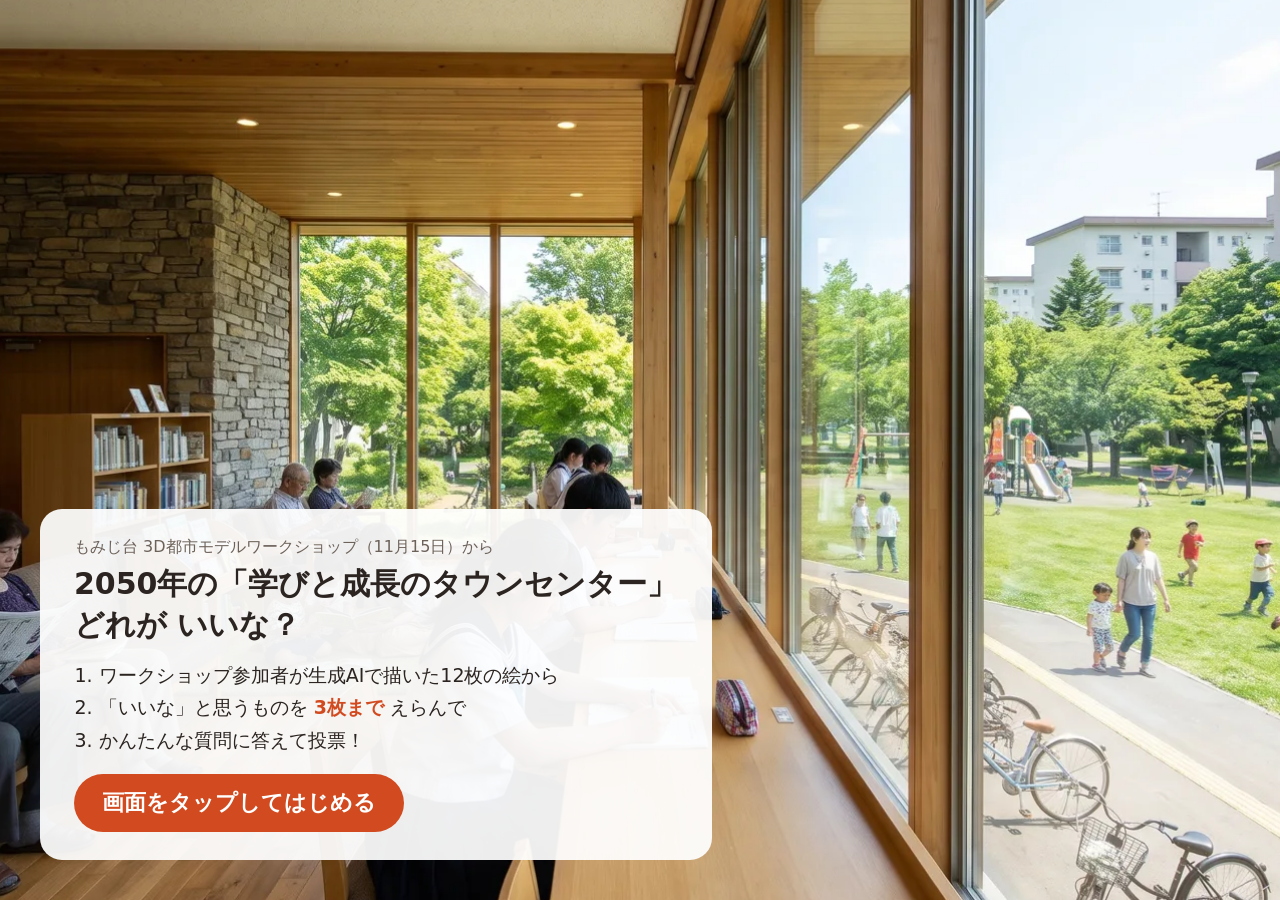
==== index.html @ 595151c6 "Add files via upload" ====
<!DOCTYPE html>
<html lang="ja">
<head>
<meta charset="utf-8">
<meta name="viewport" content="width=device-width, initial-scale=1, maximum-scale=1, user-scalable=no, viewport-fit=cover">
<meta name="apple-mobile-web-app-capable" content="yes">
<meta name="mobile-web-app-capable" content="yes">
<meta name="apple-mobile-web-app-status-bar-style" content="black-translucent">
<meta name="apple-mobile-web-app-title" content="もみじ台いいな投票">
<title>2050年のもみじ台 いいな投票</title>
<link rel="stylesheet" href="style.css">
</head>
<body>

<!-- 待受画面 -->
<section id="v-attract" class="view active" aria-label="待受画面">
  <div class="slides" id="slides"></div>
  <div class="attract-panel">
    <p class="kicker">もみじ台 3D都市モデルワークショップ（11月15日）から</p>
    <h1>2050年の「学びと成長のタウンセンター」<br>どれが いいな？</h1>
    <ol class="rules">
      <li>ワークショップ参加者が生成AIで描いた<span id="img-count"></span>枚の絵から</li>
      <li>「いいな」と思うものを <b>3枚まで</b> えらんで</li>
      <li>かんたんな質問に答えて投票！</li>
    </ol>
    <div class="start-hint">画面をタップしてはじめる</div>
  </div>
</section>

<!-- 投票画面 -->
<section id="v-vote" class="view" aria-label="投票画面">
  <header class="bar">
    <div class="bar-title" id="staff-trigger">2050年のタウンセンター、<b>どれがいいな？</b></div>
    <div class="filters" role="tablist">
      <button class="chip on" data-filter="all">すべて</button>
      <button class="chip" data-filter="A">A班</button>
      <button class="chip" data-filter="M">むじゃき班</button>
    </div>
    <button class="link-btn" data-go="about">ワークショップについて</button>
  </header>
  <div class="vote-body">
    <div class="pager-wrap">
      <div class="pager" id="pager"></div>
      <div class="dots" id="dots"></div>
    </div>
    <aside class="tray">
      <div class="tray-title">あなたの「いいな」</div>
      <div class="slots" id="slots"></div>
      <div class="tray-msg" id="tray-msg"></div>
      <button class="primary" id="to-attr" disabled>これで投票する →</button>
      <button class="ghost" data-go="attract">やめる</button>
    </aside>
  </div>
</section>

<!-- 属性入力 -->
<section id="v-attr" class="view" aria-label="あなたについて">
  <header class="bar">
    <button class="link-btn" data-go="vote">← えらびなおす</button>
    <div class="bar-title"><b>あなたについて</b>教えてください（答えたくない項目はとばしてOK）</div>
    <span></span>
  </header>
  <div class="attr-body">
    <div class="attr-picked" id="attr-picked"></div>
    <div class="attr-form">
      <div class="q"><div class="q-label">年代</div><div class="opts" data-key="age">
        <button>10代未満</button><button>10代</button><button>20〜30代</button><button>40〜50代</button><button>60〜70代</button><button>80代以上</button>
      </div></div>
      <div class="q"><div class="q-label">性別</div><div class="opts" data-key="gender">
        <button>男性</button><button>女性</button><button>その他</button><button>答えない</button>
      </div></div>
      <div class="q"><div class="q-label">お住まい</div><div class="opts" data-key="home">
        <button>もみじ台</button><button>もみじ台以外の厚別区</button><button>それ以外</button>
      </div></div>
      <div class="q"><div class="q-label">11/15のワークショップに</div><div class="opts" data-key="ws">
        <button>参加した</button><button>参加していない</button>
      </div></div>
      <div class="q"><div class="q-label">ひとこと（任意）</div>
        <input id="comment" maxlength="80" placeholder="こんなこともできるといいな、など" autocomplete="off">
      </div>
      <button class="primary big" id="submit">この内容で投票する</button>
    </div>
  </div>
</section>

<!-- 完了画面 -->
<section id="v-done" class="view" aria-label="投票ありがとうございました">
  <div class="done-body">
    <h2>投票ありがとうございました！</h2>
    <div class="done-cols">
      <div>
        <h3>あなたがえらんだ「いいな」</h3>
        <div class="done-mine" id="done-mine"></div>
      </div>
      <div>
        <h3>みんなの「いいな」いまの上位</h3>
        <div class="done-rank" id="done-rank"></div>
      </div>
    </div>
    <p class="done-note">この結果は、これからのもみじ台のまちづくりの参考にします。</p>
    <button class="primary" data-go="attract">最初の画面にもどる（<span id="done-count"></span>）</button>
  </div>
</section>

<!-- ワークショップについて -->
<section id="v-about" class="view" aria-label="ワークショップについて">
  <header class="bar">
    <button class="link-btn" data-go="vote">← 投票にもどる</button>
    <div class="bar-title"><b>ワークショップについて</b></div>
    <span></span>
  </header>
  <div class="about-body">
    <div class="about-tabs">
      <button class="chip on" data-tab="overview">ワークショップの概要</button>
      <button class="chip" data-tab="A">A班のペルソナ</button>
      <button class="chip" data-tab="M">むじゃき班のペルソナ</button>
    </div>
    <div class="about-pane on" data-pane="overview">
      <div class="overview">
        <div>
          <h3>みなさんのアイデアで2050年のもみじ台を描こう！</h3>
          <p>2026年11月15日（日）、もみじ台管理センターで「もみじ台3D都市モデルワークショップ」を開きました。札幌市が検討中の「もみじ台グランドデザイン2050」を知り、そのコンセプト<b>「学びと成長のまち もみじ台」</b>の中心となる<b>「学びと成長のタウンセンター」</b>で何ができるといいかを、参加者のみなさんと考えました。</p>
          <p>この画面の絵は、参加者が考えた場面をもとに生成AIで描いたものです。</p>
        </div>
        <ol class="steps">
          <li><b>知る</b><span>グランドデザインの説明を聞き、iPadのARで3Dのもみじ台をのぞいてみる</span></li>
          <li><b>考える</b><span>「だれが・いつ・どこで・どんなことができるといいか」を付箋で出し合い、ペルソナ（登場人物）を3人ずつ決める</span></li>
          <li><b>形にする</b><span>場面をことばにして、生成AI（Gemini）で絵にする。推し案はMeshyで3Dモデルに</span></li>
          <li><b>共有する</b><span>3D都市モデルの上に絵と3Dモデルを置いて、班ごとに発表</span></li>
        </ol>
      </div>
    </div>
    <div class="about-pane" data-pane="A"></div>
    <div class="about-pane" data-pane="M"></div>
  </div>
</section>

<!-- 画像詳細 -->
<div class="modal" id="modal" aria-hidden="true">
  <div class="modal-card">
    <button class="modal-close" id="m-close" aria-label="とじる">×</button>
    <div class="modal-img"><img id="m-img" alt=""></div>
    <div class="modal-info">
      <div class="badges" id="m-badges"></div>
      <h2 id="m-title"></h2>
      <dl class="facts">
        <dt>だれが</dt><dd id="m-who"></dd>
        <dt>いつ</dt><dd id="m-when"></dd>
        <dt>どこで</dt><dd id="m-where"></dd>
      </dl>
      <p class="scene" id="m-scene"></p>
      <button class="primary" id="m-vote"></button>
      <div class="modal-nav"><button id="m-prev">‹ まえ</button><button id="m-next">つぎ ›</button></div>
    </div>
  </div>
</div>

<!-- スタッフメニュー（タイトルを3秒長押し） -->
<div class="modal" id="staff" aria-hidden="true">
  <div class="staff-card">
    <h2>スタッフメニュー</h2>
    <p>端末名：<b id="s-device"></b></p>
    <p>送信モード：<b id="s-mode"></b></p>
    <p>この端末の未送信：<b id="s-queue"></b> 件 ／ この端末の投票数：<b id="s-local"></b> 件</p>
    <div class="staff-actions">
      <button id="s-retry">今すぐ再送</button>
      <button id="s-csv">この端末の投票をCSVで保存</button>
      <button id="s-close">とじる</button>
    </div>
  </div>
</div>

<div class="toast" id="toast"></div>

<script src="data.js"></script>
<script src="app.js"></script>
</body>
</html>
---- style.css ----
:root{
  --bg:#faf6f0; --ink:#2b2420; --sub:#6d625a; --line:#e4dbd0;
  --accent:#d24a1f; --accent-soft:#fbe6dc; --a:#2b7a78; --m:#b0398b;
  --radius:14px;
}
*{box-sizing:border-box;-webkit-tap-highlight-color:transparent}
html,body{margin:0;height:100%;overflow:hidden;background:var(--bg);color:var(--ink);
  font-family:"Hiragino Sans","Hiragino Kaku Gothic ProN","Noto Sans JP",system-ui,sans-serif;
  -webkit-user-select:none;user-select:none;-webkit-touch-callout:none;touch-action:manipulation}
button{font:inherit;color:inherit;border:0;background:none;cursor:pointer}
img{-webkit-user-drag:none}
.view{position:fixed;inset:0;display:none;flex-direction:column;
  padding:env(safe-area-inset-top) env(safe-area-inset-right) env(safe-area-inset-bottom) env(safe-area-inset-left)}
.view.active{display:flex}

/* 共通ヘッダー */
.bar{display:flex;align-items:center;justify-content:space-between;gap:16px;padding:14px 24px;border-bottom:1px solid var(--line);background:#fff}
.bar-title{font-size:20px}
.bar-title b{color:var(--accent)}
.link-btn{font-size:17px;padding:10px 16px;border-radius:999px;border:1.5px solid var(--line);background:#fff;white-space:nowrap}
.filters{display:flex;gap:8px}
.chip{font-size:17px;padding:9px 18px;border-radius:999px;border:1.5px solid var(--line);background:#fff}
.chip.on{background:var(--ink);color:#fff;border-color:var(--ink)}
.primary{background:var(--accent);color:#fff;font-size:19px;font-weight:700;padding:16px 22px;border-radius:999px;width:100%}
.primary:disabled{background:#cfc6bc}
.primary.big{font-size:22px;padding:20px}
.ghost{font-size:16px;color:var(--sub);padding:10px;width:100%}

/* 待受 */
#v-attract{background:#000}
.slides{position:absolute;inset:0}
.slides img{position:absolute;inset:0;width:100%;height:100%;object-fit:cover;opacity:0;transition:opacity 1.2s;transform:scale(1.04)}
.slides img.on{opacity:1;animation:kb 7s linear forwards}
@keyframes kb{from{transform:scale(1.04)}to{transform:scale(1.12)}}
.attract-panel{position:absolute;left:40px;bottom:40px;max-width:760px;background:rgba(255,255,255,.93);border-radius:22px;padding:28px 34px}
.kicker{margin:0 0 6px;color:var(--sub);font-size:16px}
.attract-panel h1{margin:0 0 14px;font-size:30px;line-height:1.35}
.rules{margin:0 0 18px;padding-left:1.3em;font-size:19px;line-height:1.7}
.rules b{color:var(--accent)}
.start-hint{display:inline-block;background:var(--accent);color:#fff;font-weight:700;font-size:22px;padding:14px 28px;border-radius:999px;animation:pulse 1.8s ease-in-out infinite}
@keyframes pulse{50%{transform:scale(1.05)}}

/* 投票 */
.vote-body{flex:1;display:flex;min-height:0}
.pager-wrap{flex:1;display:flex;flex-direction:column;min-width:0}
.pager{flex:1;display:flex;overflow-x:auto;scroll-snap-type:x mandatory;-webkit-overflow-scrolling:touch;scrollbar-width:none}
.pager::-webkit-scrollbar{display:none}
.page{flex:0 0 100%;scroll-snap-align:start;display:grid;grid-template-columns:repeat(3,1fr);grid-template-rows:repeat(3,1fr);gap:14px;padding:16px 20px 6px}
.card{position:relative;border-radius:var(--radius);overflow:hidden;background:#fff;box-shadow:0 1px 3px rgba(0,0,0,.12);display:flex;flex-direction:column;min-height:0}
.card .ph{flex:1;min-height:0;position:relative}
.card .ph img{position:absolute;inset:0;width:100%;height:100%;object-fit:cover}
.card .cap{padding:7px 10px;font-size:15px;font-weight:600;line-height:1.3;white-space:nowrap;overflow:hidden;text-overflow:ellipsis;display:flex;align-items:center;gap:6px}
.team{font-size:12px;font-weight:700;color:#fff;padding:2px 8px;border-radius:999px;flex:none}
.team.A{background:var(--a)} .team.M{background:var(--m)}
.heart{position:absolute;top:8px;right:8px;width:52px;height:52px;border-radius:50%;background:rgba(255,255,255,.92);display:grid;place-items:center;font-size:26px;color:#b9aea3;box-shadow:0 1px 4px rgba(0,0,0,.2)}
.card.sel{outline:4px solid var(--accent);outline-offset:-4px}
.card.sel .heart{background:var(--accent);color:#fff}
.card .order{position:absolute;top:10px;left:10px;background:var(--accent);color:#fff;font-weight:700;font-size:15px;padding:3px 10px;border-radius:999px;display:none}
.card.sel .order{display:block}
.when-tag{position:absolute;left:8px;bottom:8px;background:rgba(0,0,0,.6);color:#fff;font-size:12.5px;padding:3px 9px;border-radius:999px}
.badge3d{position:absolute;right:8px;bottom:8px;background:#fff;color:var(--ink);font-size:12px;font-weight:700;padding:3px 8px;border-radius:999px}
.dots{display:flex;justify-content:center;align-items:center;gap:10px;padding:6px 0 12px;font-size:15px;color:var(--sub)}
.dots i{width:10px;height:10px;border-radius:50%;background:#d6ccc1;display:inline-block}
.dots i.on{background:var(--ink)}
.tray{width:230px;flex:none;border-left:1px solid var(--line);background:#fff;padding:18px 16px;display:flex;flex-direction:column;gap:12px}
.tray-title{font-weight:700;font-size:18px;text-align:center}
.slots{display:flex;flex-direction:column;gap:10px;flex:1;min-height:0}
.slot{flex:1;max-height:130px;border:2px dashed var(--line);border-radius:12px;display:grid;place-items:center;color:#b9aea3;font-size:15px;position:relative;overflow:hidden}
.slot img{position:absolute;inset:0;width:100%;height:100%;object-fit:cover}
.slot.filled{border:0}
.slot .x{position:absolute;top:4px;right:4px;width:30px;height:30px;border-radius:50%;background:rgba(0,0,0,.6);color:#fff;font-size:17px;line-height:30px;text-align:center}
.tray-msg{text-align:center;font-size:16px;color:var(--sub);min-height:1.5em}

/* 属性 */
.attr-body{flex:1;display:flex;min-height:0}
.attr-picked{width:250px;flex:none;padding:20px;display:flex;flex-direction:column;gap:12px;border-right:1px solid var(--line);background:#fff}
.attr-picked img{width:100%;aspect-ratio:16/9;object-fit:cover;border-radius:10px}
.attr-picked div{font-size:14px;font-weight:600;margin-top:-6px}
.attr-form{flex:1;padding:18px 34px;display:flex;flex-direction:column;gap:14px;overflow:auto}
.q-label{font-size:17px;font-weight:700;margin-bottom:7px}
.opts{display:flex;flex-wrap:wrap;gap:10px}
.opts button{font-size:18px;padding:12px 20px;border-radius:12px;border:2px solid var(--line);background:#fff;min-width:110px}
.opts button.on{border-color:var(--accent);background:var(--accent-soft);color:var(--accent);font-weight:700}
#comment{width:100%;font:inherit;font-size:18px;padding:12px 16px;border-radius:12px;border:2px solid var(--line);-webkit-user-select:text;user-select:text}

/* 完了 */
.done-body{flex:1;display:flex;flex-direction:column;align-items:center;justify-content:center;padding:24px 40px;gap:16px}
.done-body h2{font-size:34px;margin:0;color:var(--accent)}
.done-cols{display:grid;grid-template-columns:1fr 1fr;gap:36px;width:100%;max-width:1060px}
.done-cols h3{font-size:18px;margin:0 0 10px}
.done-mine{display:flex;flex-direction:column;gap:8px}
.mini{display:flex;align-items:center;gap:12px;background:#fff;border-radius:12px;padding:8px;font-size:16px;font-weight:600}
.mini img{width:110px;aspect-ratio:16/9;object-fit:cover;border-radius:8px;flex:none}
.mini .rk{font-size:22px;font-weight:800;color:var(--accent);width:34px;text-align:center;flex:none}
.mini .n{margin-left:auto;color:var(--sub);font-weight:400;white-space:nowrap;padding-right:6px}
.done-note{color:var(--sub);margin:0}
#v-done .primary{width:auto;padding:16px 40px}

/* WSについて */
.about-body{flex:1;display:flex;flex-direction:column;min-height:0;padding:16px 28px;gap:14px}
.about-tabs{display:flex;gap:8px}
.about-pane{display:none;flex:1;min-height:0;overflow:auto}
.about-pane.on{display:block}
.overview{display:grid;grid-template-columns:1.1fr 1fr;gap:32px;font-size:17px;line-height:1.75}
.overview h3{font-size:22px;margin:4px 0 8px}
.steps{list-style:none;margin:0;padding:0;display:flex;flex-direction:column;gap:12px;counter-reset:s}
.steps li{background:#fff;border-radius:12px;padding:12px 16px 12px 58px;position:relative;counter-increment:s;display:flex;flex-direction:column;line-height:1.55}
.steps li::before{content:counter(s);position:absolute;left:16px;top:14px;width:30px;height:30px;border-radius:50%;background:var(--accent);color:#fff;font-weight:700;display:grid;place-items:center}
.steps b{font-size:18px}
.team-pane{display:grid;grid-template-columns:1fr 1.25fr;gap:28px}
.team-pane p{font-size:17px;line-height:1.75;margin:0 0 14px}
.persona{display:flex;gap:12px;align-items:flex-start;background:#fff;border-radius:12px;padding:12px 14px;margin-bottom:10px}
.persona .num{flex:none;width:32px;height:32px;border-radius:50%;color:#fff;font-weight:700;display:grid;place-items:center}
.persona b{display:block;font-size:17px}
.persona span{font-size:15px;color:var(--sub)}
.sheet{width:100%;border-radius:12px;background:#fff}
.sheet-cap{font-size:14px;color:var(--sub);margin-top:6px}
.team-thumbs{display:grid;grid-template-columns:repeat(4,1fr);gap:8px;margin-top:6px}
.team-thumbs img{width:100%;aspect-ratio:16/9;object-fit:cover;border-radius:8px}

/* モーダル */
.modal{position:fixed;inset:0;background:rgba(20,14,10,.72);display:none;align-items:center;justify-content:center;z-index:10;padding:28px}
.modal.on{display:flex}
.modal-card{background:#fff;border-radius:20px;overflow:hidden;display:flex;width:100%;max-width:1120px;height:100%;max-height:720px;position:relative}
.modal-img{flex:1.55;background:#111;display:flex;align-items:center;justify-content:center;overflow:auto}
.modal-img img{width:100%;height:100%;object-fit:contain}
.modal-info{flex:1;padding:26px 24px 18px;display:flex;flex-direction:column;gap:10px;overflow:auto}
.modal-info h2{font-size:23px;margin:0;line-height:1.4}
.badges{display:flex;gap:6px;flex-wrap:wrap}
.badges .when{font-size:12.5px;padding:2px 9px;border-radius:999px;background:var(--accent-soft);color:var(--accent);font-weight:700}
.facts{display:grid;grid-template-columns:auto 1fr;gap:6px 12px;margin:0;font-size:16px}
.facts dt{font-weight:700;color:var(--sub)}
.facts dd{margin:0}
.scene{font-size:16.5px;line-height:1.8;margin:0;flex:1}
.modal-close{position:absolute;top:10px;right:12px;width:46px;height:46px;border-radius:50%;background:rgba(255,255,255,.95);font-size:28px;z-index:2;box-shadow:0 1px 4px rgba(0,0,0,.25)}
.modal-nav{display:flex;justify-content:space-between}
.modal-nav button{font-size:17px;padding:10px 14px;color:var(--sub)}
.staff-card{background:#fff;border-radius:16px;padding:24px 28px;width:560px;font-size:17px}
.staff-actions{display:flex;gap:10px;flex-wrap:wrap;margin-top:12px}
.staff-actions button{border:1.5px solid var(--line);border-radius:10px;padding:10px 14px}

.toast{position:fixed;left:50%;bottom:36px;transform:translateX(-50%) translateY(20px);background:var(--ink);color:#fff;font-size:18px;padding:14px 24px;border-radius:999px;opacity:0;transition:.25s;pointer-events:none;z-index:20}
.toast.on{opacity:1;transform:translateX(-50%)}
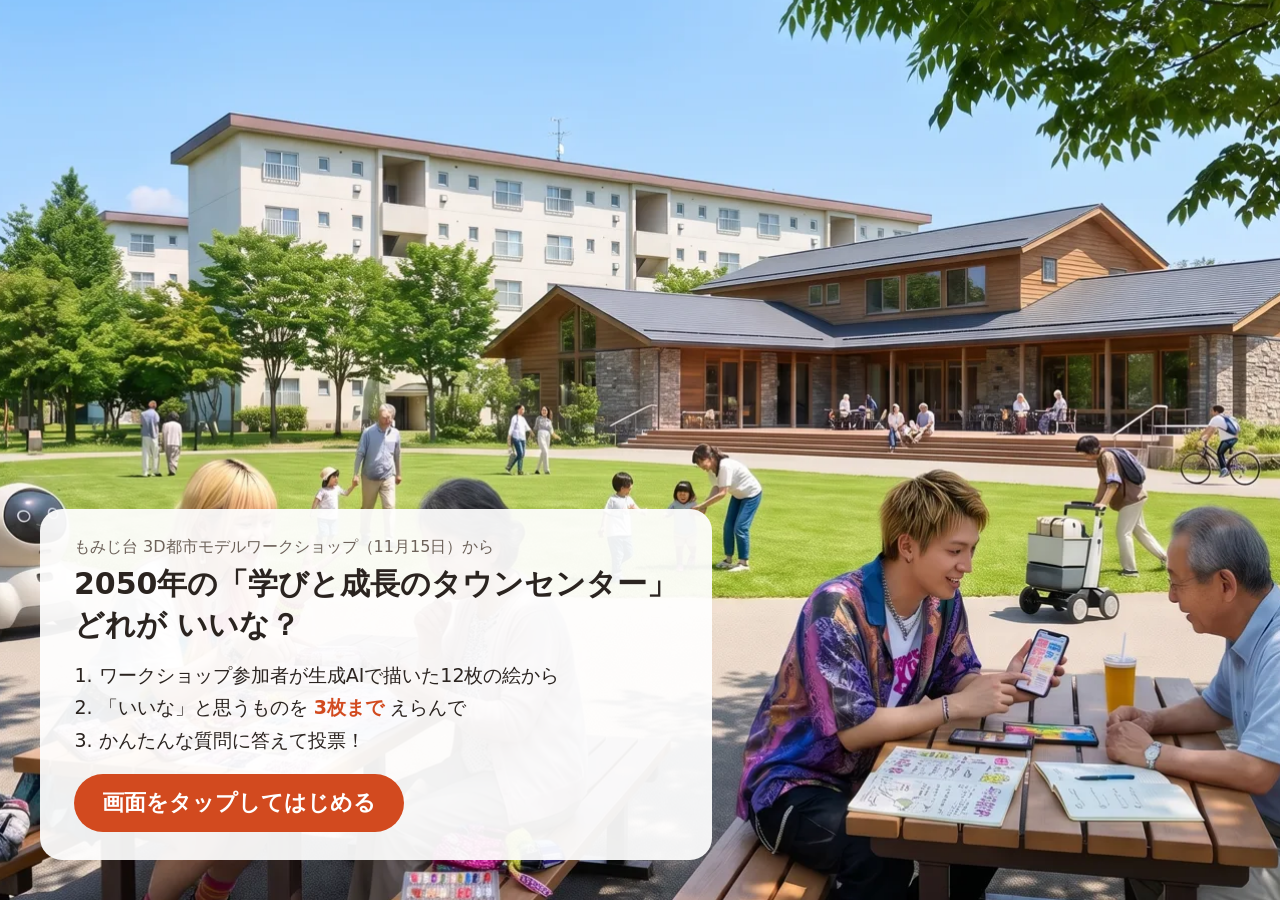
==== commit bc931dfe: "Add files via upload" ====
--- a/index.html
+++ b/index.html
@@ -40,7 +40,11 @@
   </header>
   <div class="vote-body">
     <div class="pager-wrap">
-      <div class="pager" id="pager"></div>
+      <div class="pager-area">
+        <div class="pager" id="pager"></div>
+        <button class="pg-arrow prev" id="pg-prev" aria-label="前のページ" hidden>‹</button>
+        <button class="pg-arrow next" id="pg-next" aria-label="次のページ" hidden>›</button>
+      </div>
       <div class="dots" id="dots"></div>
     </div>
     <aside class="tray">
--- a/style.css
+++ b/style.css
@@ -43,6 +43,7 @@
 /* 投票 */
 .vote-body{flex:1;display:flex;min-height:0}
 .pager-wrap{flex:1;display:flex;flex-direction:column;min-width:0}
+.pager-area{flex:1;position:relative;min-height:0;display:flex}
 .pager{flex:1;display:flex;overflow-x:auto;scroll-snap-type:x mandatory;-webkit-overflow-scrolling:touch;scrollbar-width:none}
 .pager::-webkit-scrollbar{display:none}
 .page{flex:0 0 100%;scroll-snap-align:start;display:grid;grid-template-columns:repeat(3,1fr);grid-template-rows:repeat(3,1fr);gap:14px;padding:16px 20px 6px}
@@ -141,3 +142,8 @@
 
 .toast{position:fixed;left:50%;bottom:36px;transform:translateX(-50%) translateY(20px);background:var(--ink);color:#fff;font-size:18px;padding:14px 24px;border-radius:999px;opacity:0;transition:.25s;pointer-events:none;z-index:20}
 .toast.on{opacity:1;transform:translateX(-50%)}
+.pg-arrow{position:absolute;top:50%;transform:translateY(-50%);width:56px;height:56px;border-radius:50%;background:rgba(43,36,32,.78);color:#fff;font-size:38px;line-height:52px;box-shadow:0 2px 8px rgba(0,0,0,.3);z-index:2}
+.pg-arrow.prev{left:6px} .pg-arrow.next{right:6px}
+.pg-arrow[hidden]{display:none}
+.dots i,.dots .more{cursor:pointer}
+@media (hover:hover){.pager{cursor:grab}}
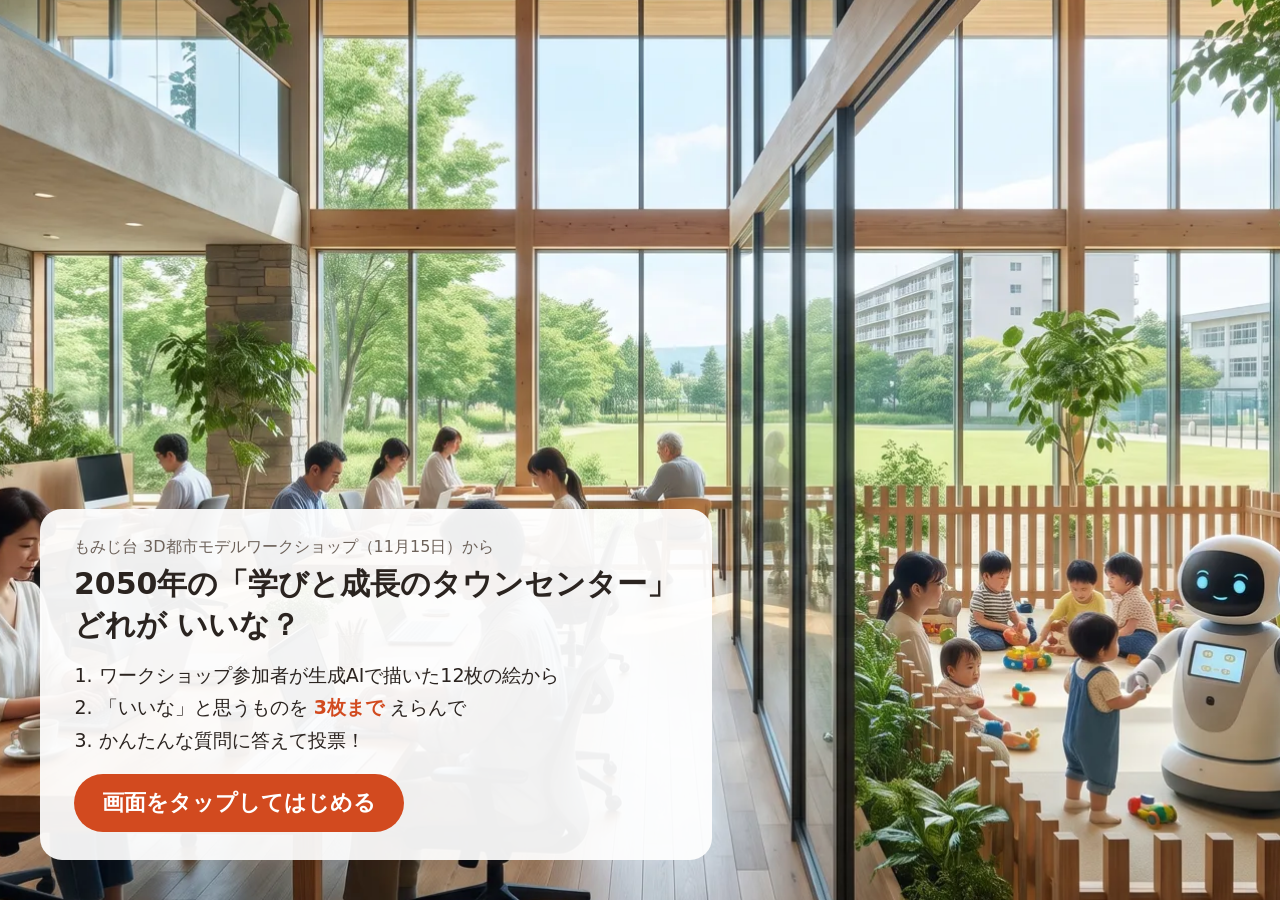
==== commit 05231698: "Add files via upload" ====
--- a/index.html
+++ b/index.html
@@ -51,7 +51,7 @@
       <div class="tray-title">あなたの「いいな」</div>
       <div class="slots" id="slots"></div>
       <div class="tray-msg" id="tray-msg"></div>
-      <button class="primary" id="to-attr" disabled>これで投票する →</button>
+      <button class="primary vote-go" id="to-attr" disabled>これで投票する<span class="tri">▶</span></button>
       <button class="ghost" data-go="attract">やめる</button>
     </aside>
   </div>
--- a/style.css
+++ b/style.css
@@ -147,3 +147,7 @@
 .pg-arrow[hidden]{display:none}
 .dots i,.dots .more{cursor:pointer}
 @media (hover:hover){.pager{cursor:grab}}
+.vote-go{display:flex;align-items:center;justify-content:center;gap:6px;white-space:nowrap;font-size:18px;padding:15px 10px}
+.vote-go .tri{font-size:13px;line-height:1}
+#m-vote{line-height:1.35}
+#m-vote small{display:block;font-size:14px;font-weight:400;opacity:.9}
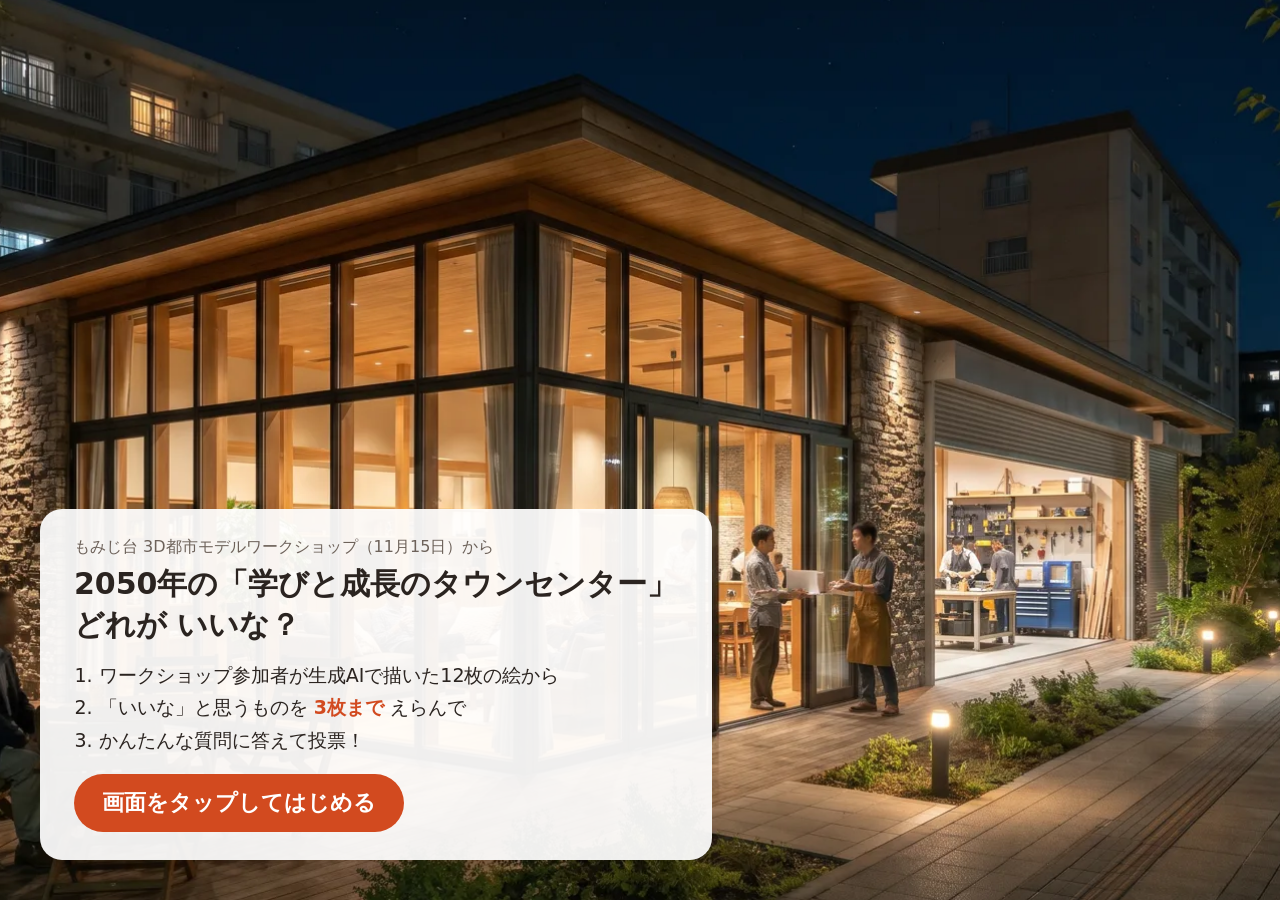
==== commit 4737b871: "Add files via upload" ====
--- a/index.html
+++ b/index.html
@@ -139,6 +139,17 @@
   </div>
 </section>
 
+<!-- 終了画面 -->
+<section id="v-end" class="view" aria-label="投票は終了しました">
+  <div class="end-bg" id="end-bg"></div>
+  <div class="end-white"></div>
+  <div class="end-msg">
+    <h1 id="end-title"></h1>
+    <div id="end-lines"></div>
+    <div class="end-foot">もみじ台 3D都市モデルワークショップ</div>
+  </div>
+</section>
+
 <!-- 画像詳細 -->
 <div class="modal" id="modal" aria-hidden="true">
   <div class="modal-card">
--- a/style.css
+++ b/style.css
@@ -151,3 +151,15 @@
 .vote-go .tri{font-size:13px;line-height:1}
 #m-vote{line-height:1.35}
 #m-vote small{display:block;font-size:14px;font-weight:400;opacity:.9}
+
+/* 終了画面 */
+#v-end{background:#fff;overflow:hidden}
+.end-bg{position:absolute;inset:-4%;display:grid;grid-template-columns:repeat(4,1fr);grid-template-rows:repeat(3,1fr);gap:0;filter:saturate(.6)}
+.end-bg img{width:100%;height:100%;object-fit:cover}
+.end-white{position:absolute;inset:0;background:#fff;opacity:0;animation:whiteout 3.5s ease-in forwards}
+@keyframes whiteout{to{opacity:.9}}
+.end-msg{position:relative;margin:auto;text-align:center;padding:0 60px;opacity:0;animation:rise 2.4s ease-out 2.8s forwards}
+@keyframes rise{from{opacity:0;transform:translateY(14px)}to{opacity:1;transform:none}}
+.end-msg h1{font-size:40px;line-height:1.5;margin:0 0 26px;color:var(--ink);font-weight:700;letter-spacing:.04em}
+#end-lines p{font-size:19px;line-height:1.9;margin:0;color:var(--sub)}
+.end-foot{margin-top:34px;font-size:14px;color:#a89c90;letter-spacing:.1em}
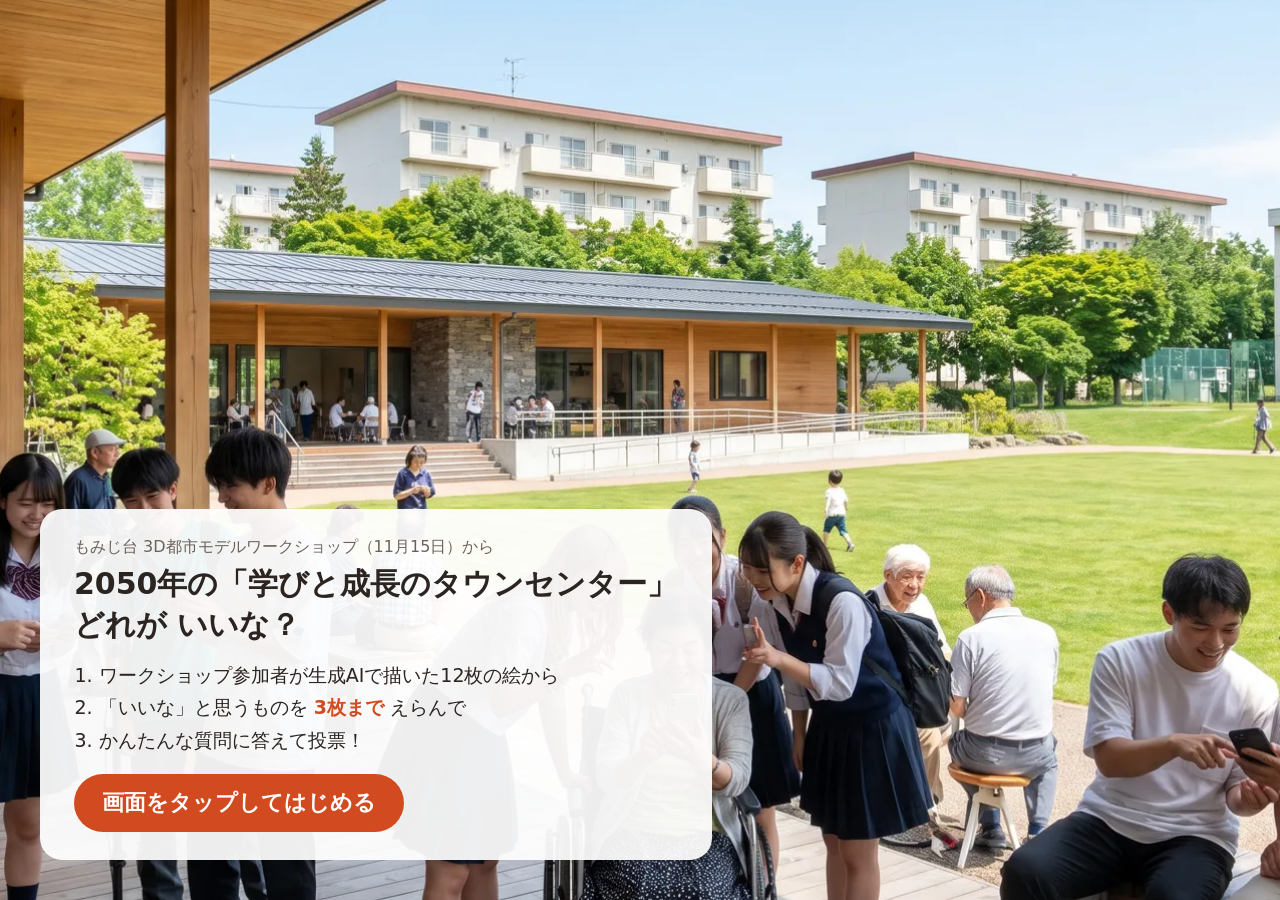
==== commit ce0d61db: "Update index.html" ====
--- a/index.html
+++ b/index.html
@@ -79,8 +79,8 @@
       <div class="q"><div class="q-label">11/15のワークショップに</div><div class="opts" data-key="ws">
         <button>参加した</button><button>参加していない</button>
       </div></div>
-      <div class="q"><div class="q-label">ひとこと（任意）</div>
-        <input id="comment" maxlength="80" placeholder="こんなこともできるといいな、など" autocomplete="off">
+      <div class="q"><div class="q-label">選んだ理由を教えてください（任意）</div>
+        <input id="comment" maxlength="80" placeholder="こんなサービスがあったら住んでみたくなる、など" autocomplete="off">
       </div>
       <button class="primary big" id="submit">この内容で投票する</button>
     </div>
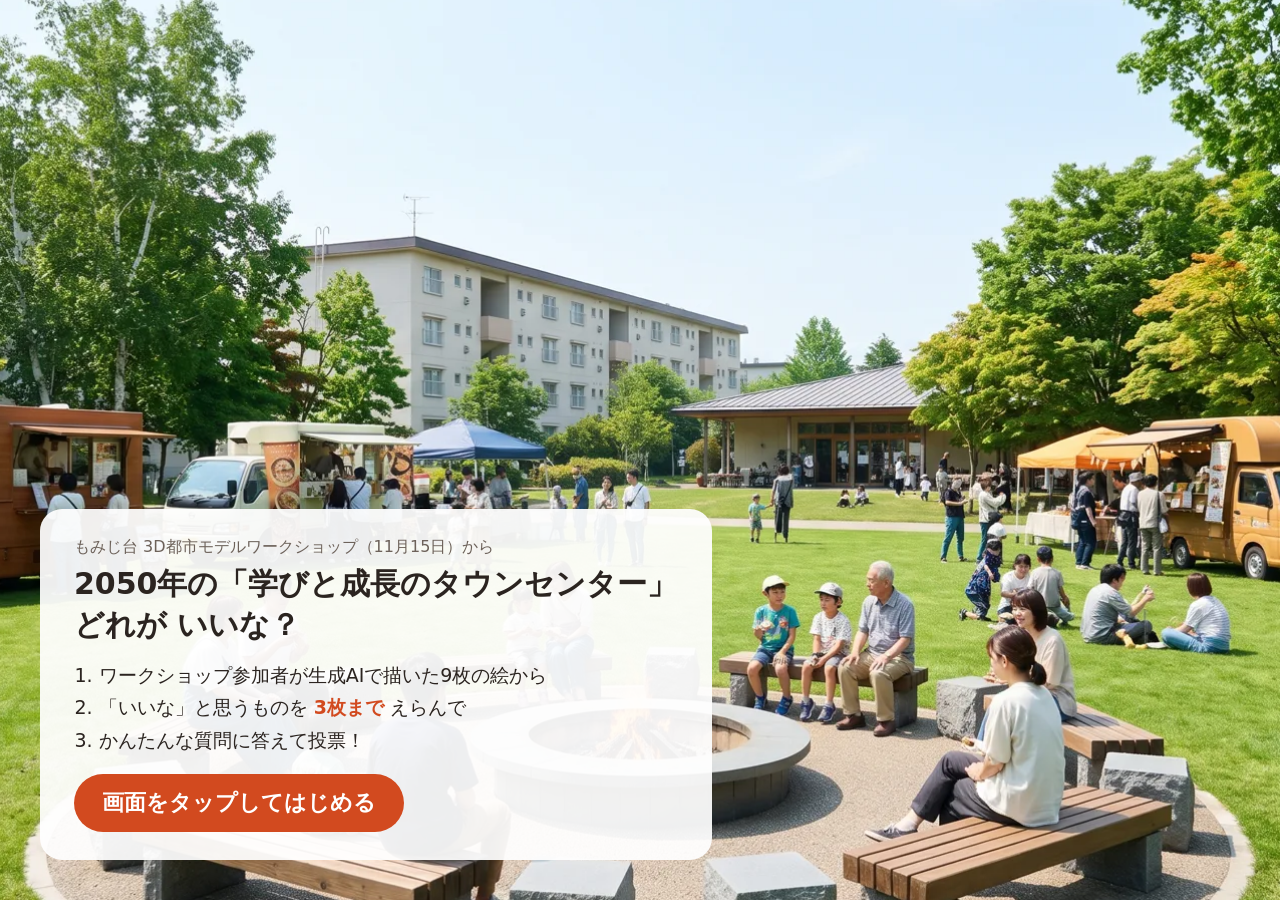
==== commit 72f5e8f8: "Add files via upload" ====
--- a/index.html
+++ b/index.html
@@ -79,8 +79,8 @@
       <div class="q"><div class="q-label">11/15のワークショップに</div><div class="opts" data-key="ws">
         <button>参加した</button><button>参加していない</button>
       </div></div>
-      <div class="q"><div class="q-label">選んだ理由を教えてください（任意）</div>
-        <input id="comment" maxlength="80" placeholder="こんなサービスがあったら住んでみたくなる、など" autocomplete="off">
+      <div class="q"><div class="q-label">ひとこと（任意）</div>
+        <input id="comment" maxlength="80" placeholder="こんなこともできるといいな、など" autocomplete="off">
       </div>
       <button class="primary big" id="submit">この内容で投票する</button>
     </div>
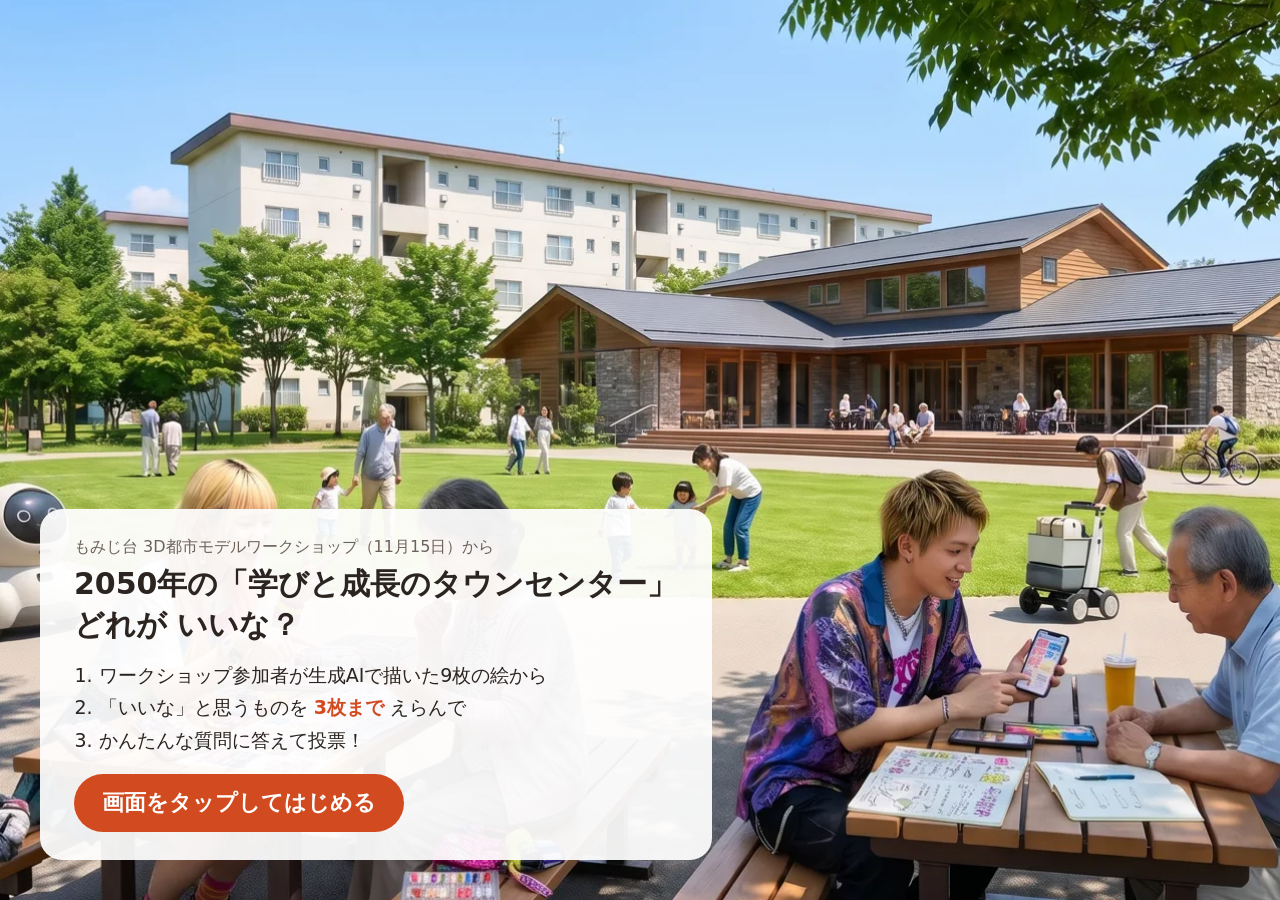
==== commit b5e3f25e: "Add files via upload" ====
--- a/index.html
+++ b/index.html
@@ -31,11 +31,6 @@
 <section id="v-vote" class="view" aria-label="投票画面">
   <header class="bar">
     <div class="bar-title" id="staff-trigger">2050年のタウンセンター、<b>どれがいいな？</b></div>
-    <div class="filters" role="tablist">
-      <button class="chip on" data-filter="all">すべて</button>
-      <button class="chip" data-filter="A">A班</button>
-      <button class="chip" data-filter="M">むじゃき班</button>
-    </div>
     <button class="link-btn" data-go="about">ワークショップについて</button>
   </header>
   <div class="vote-body">
@@ -79,8 +74,8 @@
       <div class="q"><div class="q-label">11/15のワークショップに</div><div class="opts" data-key="ws">
         <button>参加した</button><button>参加していない</button>
       </div></div>
-      <div class="q"><div class="q-label">ひとこと（任意）</div>
-        <input id="comment" maxlength="80" placeholder="こんなこともできるといいな、など" autocomplete="off">
+      <div class="q"><div class="q-label">選んだ理由を教えてください（任意）</div>
+        <input id="comment" maxlength="80" placeholder="こんなサービスがあったら住んでみたくなる、など" autocomplete="off">
       </div>
       <button class="primary big" id="submit">この内容で投票する</button>
     </div>
--- a/style.css
+++ b/style.css
@@ -50,7 +50,7 @@
 .card{position:relative;border-radius:var(--radius);overflow:hidden;background:#fff;box-shadow:0 1px 3px rgba(0,0,0,.12);display:flex;flex-direction:column;min-height:0}
 .card .ph{flex:1;min-height:0;position:relative}
 .card .ph img{position:absolute;inset:0;width:100%;height:100%;object-fit:cover}
-.card .cap{padding:7px 10px;font-size:15px;font-weight:600;line-height:1.3;white-space:nowrap;overflow:hidden;text-overflow:ellipsis;display:flex;align-items:center;gap:6px}
+.card .cap{padding:7px 8px;font-size:clamp(13px,1.25vw,15px);letter-spacing:-.01em;font-weight:600;line-height:1.3;white-space:nowrap;overflow:hidden;text-overflow:ellipsis;display:flex;align-items:center;gap:6px}
 .team{font-size:12px;font-weight:700;color:#fff;padding:2px 8px;border-radius:999px;flex:none}
 .team.A{background:var(--a)} .team.M{background:var(--m)}
 .heart{position:absolute;top:8px;right:8px;width:52px;height:52px;border-radius:50%;background:rgba(255,255,255,.92);display:grid;place-items:center;font-size:26px;color:#b9aea3;box-shadow:0 1px 4px rgba(0,0,0,.2)}
